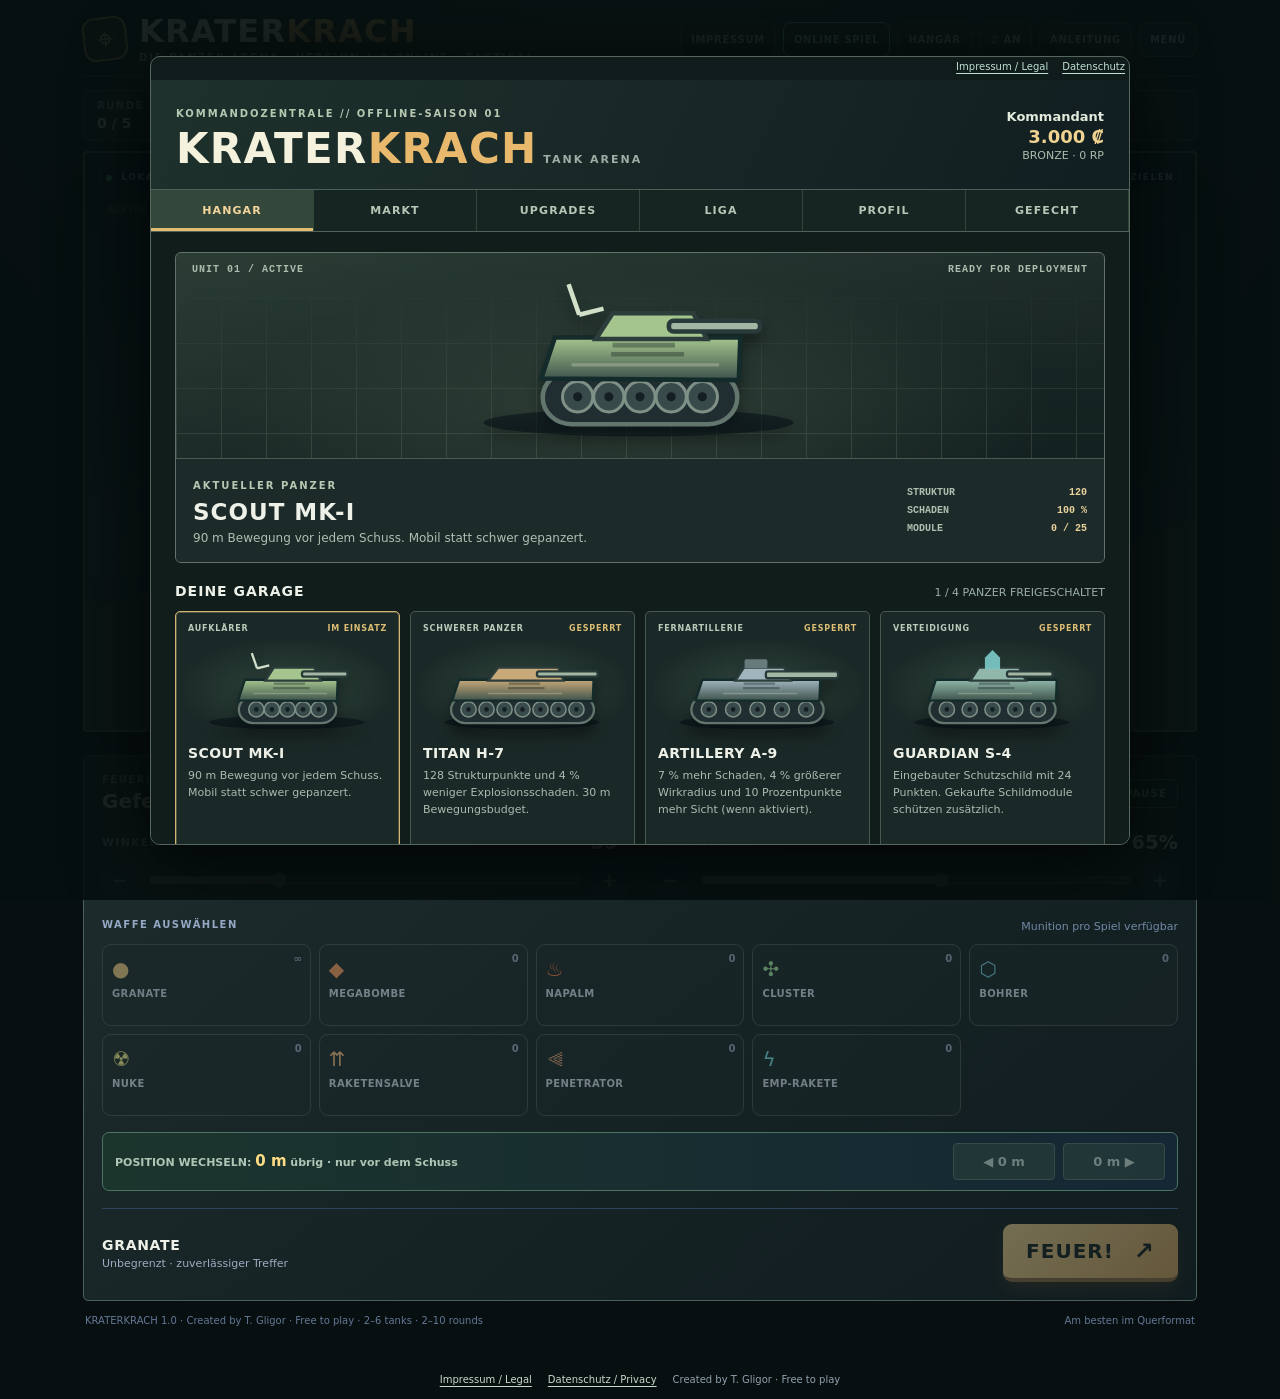
==== web/index.html @ d480fa5a "Add files via upload" ====
<!doctype html>
<html lang="de">
<head>
  <meta charset="utf-8" />
  <meta name="viewport" content="width=device-width, initial-scale=1, viewport-fit=cover" />
  <meta name="theme-color" content="#0d1729" />
  <meta name="description" content="KRATERKRACH: Ein eigenständiges, rundenbasiertes Panzerspiel für mehrere Spieler an einem Gerät." />
  <link rel="manifest" href="manifest.webmanifest" />
  <link rel="icon" href="icon-192.png" />
  <link rel="stylesheet" href="style.css"/>
  <title>KRATERKRACH · Panzerschlacht</title>
</head>
<body>
  <main class="app" id="app">
    <header class="app-header">
      <div class="brand"><div class="brand-symbol" aria-hidden="true">⌖</div><div><div class="brand-name">KRATER<span>KRACH</span></div><div class="brand-sub">DIE PANZER ARENA · VERSION 1.0 ONLINE · TACTICAL</div></div></div>
      <div class="header-actions"><a href="legal.html" class="header-btn kk-legal-link" title="Impressum, Nutzungsbedingungen und Datenschutz">IMPRESSUM</a><button id="lanButton" class="header-btn" style="border-color:#6edcbd;color:#9dfbdd">ONLINE SPIEL</button><button id="hangarButton" class="header-btn">HANGAR</button><button id="soundButton" class="header-btn" aria-label="Ton aktivieren oder deaktivieren" title="Ton">♫ AUS</button><button id="helpButton" class="header-btn">ANLEITUNG</button><button id="newButton" class="header-btn">MENÜ</button></div>
    </header>
    <section class="hud" aria-label="Spielstatus">
      <div class="hud-piece"><span class="hud-label">RUNDE</span><strong id="roundLabel">– / –</strong></div>
      <div class="hud-piece"><span class="hud-label">AM ZUG</span><strong id="playerLabel">Spiel vorbereiten</strong></div>
      <div class="hud-piece wind-piece"><span class="hud-label">WIND</span><strong id="windLabel">↔ 0</strong></div>
      <div class="hud-piece"><span class="hud-label">MUNITION ₡</span><strong id="moneyLabel">0 ₡</strong></div>
    </section>
    <section class="arena-shell" aria-label="Spielfeld">
      <canvas id="battlefield" width="1000" height="520" aria-label="Taktisches Panzer-Spielfeld: zum Ausrichten antippen"></canvas>
      <div class="arena-top-left"><span class="online-dot"></span> <span id="networkLabel">LOKALES SPIEL</span></div>
      <div class="arena-top-right">ZIELHILFE <span id="previewIndicator">50 %</span><span class="aim-hint"> · TIPPE INS BILD, UM ZU ZIELEN</span></div>
      <div id="toast" class="arena-toast" role="status" aria-live="polite"></div>
    </section>
    <section class="roster" aria-label="Spielerübersicht" id="roster"></section>
    <section class="control-panel" aria-label="Spielsteuerung">
      <div class="control-heading"><div><span class="eyebrow">FEUERLEITSTAND</span><h2 id="controlHeading">Deine nächste Salve</h2></div><div id="turnStatus" class="turn-status">BEREIT</div></div>
      <div class="aim-grid">
        <div class="aim-field"><div class="field-label"><label for="angleRange">WINKEL</label><output id="angleNumber">55°</output></div><div class="range-wrap"><button class="nudge" id="angleMinus" aria-label="Winkel verringern">−</button><input id="angleRange" type="range" min="5" max="175" value="55" step="1" /><button class="nudge" id="anglePlus" aria-label="Winkel erhöhen">+</button></div></div>
        <div class="aim-field"><div class="field-label"><label for="powerRange">SCHUSSKRAFT</label><output id="powerNumber">65%</output></div><div class="range-wrap"><button class="nudge" id="powerMinus" aria-label="Schusskraft verringern">−</button><input id="powerRange" type="range" min="20" max="100" value="65" step="1" /><button class="nudge" id="powerPlus" aria-label="Schusskraft erhöhen">+</button></div></div>
      </div>
      <div class="weapons-head"><span class="eyebrow">WAFFE AUSWÄHLEN</span><span id="weaponHint">Munition pro Spiel verfügbar</span></div>
      <div class="weapon-strip" id="weaponStrip"></div>
      <div class="ability-row" id="abilityRow"></div><div class="fire-row"><div class="fire-info"><span id="weaponTitle">STANDARDGRANATE</span><small id="weaponDescription">Unbegrenzt verfügbar</small></div><button id="fireButton" class="fire-button"><span>FEUER!</span><span class="fire-glyph">↗</span></button></div>
    </section>
    <footer class="app-footer"><span>KRATERKRACH 1.0 · Created by T. Gligor · Free to play · 2–6 tanks · 2–10 rounds</span><span>Am besten im Querformat</span></footer>
  </main>
  <nav class="kk-legal-dock" aria-label="Legal information"><a href="legal.html">Impressum / Legal</a><a href="privacy.html">Datenschutz / Privacy</a><span>Created by T. Gligor · Free to play</span></nav>
  <div class="modal-backdrop" id="modal" role="dialog" aria-modal="true" aria-labelledby="modalTitle"><div class="modal-card" id="modalContent"></div></div>
  <script src="game.js"></script>
</body>
</html>
---- web/style.css ----
:root{color-scheme:dark;--bg:#080f1e;--panel:#121e31;--line:#2a3953;--muted:#8799b6;--text:#eff6ff;--accent:#ffce5a;--neon:#8becb2;--cool:#76cffe;--red:#ff6d72;font-family:system-ui,-apple-system,BlinkMacSystemFont,"Segoe UI",sans-serif;font-synthesis:none}
*{box-sizing:border-box}html,body{margin:0;min-height:100%;background:var(--bg);color:var(--text)}body{background:radial-gradient(ellipse 80% 55% at 50% -15%,#1d3750 0%,#0a1323 65%,#080f1e 100%);-webkit-tap-highlight-color:transparent;overscroll-behavior-y:none}button,input{font:inherit}button{cursor:pointer}button:disabled{cursor:default;opacity:.45}.app{width:min(1150px,100%);margin:auto;padding:15px 18px 25px}.app-header{display:flex;align-items:center;justify-content:space-between;gap:12px;margin-bottom:14px}.brand{display:flex;gap:12px;align-items:center}.brand-symbol{width:44px;height:44px;display:grid;place-items:center;border:2px solid #f4bb54;border-radius:12px;color:#ffd875;font-size:30px;transform:rotate(-7deg);box-shadow:0 0 25px #ffc75b25}.brand-name{font-weight:950;font-size:clamp(21px,4.5vw,32px);letter-spacing:1.2px;line-height:1}.brand-name span{color:var(--accent)}.brand-sub{font-size:10px;font-weight:800;letter-spacing:2px;color:#9daec6;margin-top:5px}.header-actions{display:flex;gap:7px;flex-wrap:wrap;justify-content:end}.header-btn{background:#162339;color:#c5d7ee;border:1px solid #34445e;border-radius:8px;font-size:10px;font-weight:900;letter-spacing:.7px;padding:11px 10px}.header-btn:hover,.nudge:hover{background:#263952}.hud{display:grid;grid-template-columns:1fr 1.7fr .9fr 1fr;gap:8px;margin-bottom:10px}.hud-piece{background:#17263a;border:1px solid #2d3e58;border-radius:9px;padding:9px 13px;min-width:0}.hud-label,.eyebrow{display:block;color:#95a8c4;font-weight:900;font-size:10px;letter-spacing:1.5px;margin-bottom:4px}.hud strong{font-size:14px;display:block;overflow:hidden;white-space:nowrap;text-overflow:ellipsis}.wind-piece strong{color:#8cdbff}.arena-shell{position:relative;overflow:hidden;border-radius:12px;border:2px solid #3b536b;box-shadow:0 12px 38px #0007,0 0 0 1px #0e1421;background:#101d34;touch-action:manipulation}canvas{display:block;width:100%;height:auto;aspect-ratio:1000/520;touch-action:manipulation;user-select:none}.arena-top-left,.arena-top-right{position:absolute;top:13px;color:#cce0f6;font-size:9px;font-weight:900;letter-spacing:1.4px;text-shadow:0 1px 8px #000;background:#11213ab5;padding:6px 8px;border-radius:5px;pointer-events:none}.arena-top-left{left:13px}.arena-top-right{right:13px}.online-dot{display:inline-block;background:#71eaaa;width:6px;height:6px;border-radius:50%;vertical-align:middle;margin-right:5px}.arena-toast{position:absolute;top:18%;left:50%;transform:translateX(-50%);font-size:clamp(16px,2.4vw,28px);font-weight:950;color:#fff;text-shadow:0 2px 12px #000;white-space:nowrap;pointer-events:none;opacity:0;transition:opacity .2s}.arena-toast.shown{opacity:1}.roster{display:flex;gap:7px;flex-wrap:wrap;margin:10px 0 13px}.player-chip{min-width:90px;flex:1 1 125px;max-width:220px;background:#142034;border:1px solid #2a3b53;padding:8px 10px;border-radius:8px;transition:border-color .2s}.player-chip.current{border-color:#ffd36d;background:#26313d}.player-chip.dead{opacity:.45}.chip-top{display:flex;align-items:center;justify-content:space-between;gap:3px;font-size:11px;font-weight:850}.chip-name{overflow:hidden;text-overflow:ellipsis;white-space:nowrap}.chip-score{color:#c5d7ea;font-size:10px}.health-track{height:5px;background:#07101d;border-radius:4px;margin-top:7px;overflow:hidden}.health-fill{height:100%;border-radius:4px;transition:width .3s}.control-panel{background:linear-gradient(135deg,#162338,#101b2c);border:1px solid #293c57;border-radius:12px;padding:18px}.control-heading,.field-label,.weapons-head,.fire-row{display:flex;justify-content:space-between;align-items:center;gap:12px}.control-heading{margin-bottom:18px}.control-heading h2{margin:0;font-size:20px;letter-spacing:.1px}.turn-status{font-weight:900;font-size:10px;letter-spacing:1.2px;padding:8px 10px;border:1px solid #47745f;border-radius:6px;color:#8ff2b7;background:#1c3c374a}.aim-grid{display:grid;grid-template-columns:1fr 1fr;gap:25px}.field-label{font-size:11px;font-weight:900;letter-spacing:1.2px}.field-label label{color:#9cb0cd}.field-label output{font-size:19px;letter-spacing:.3px;color:#fff}.range-wrap{display:flex;align-items:center;gap:9px;margin-top:9px}.range-wrap input{flex:1;width:20px;height:26px;accent-color:#ffcf65;cursor:pointer}.nudge{border:1px solid #354761;border-radius:7px;background:#203049;color:#ecf5ff;width:36px;height:35px;font-weight:800;font-size:20px;line-height:1}.weapons-head{margin:22px 0 10px}.weapons-head #weaponHint{font-size:11px;color:#7389a7}.weapon-strip{display:grid;grid-template-columns:repeat(6,minmax(0,1fr));gap:8px}.weapon-option{position:relative;min-width:0;min-height:77px;text-align:left;background:#18273d;border:1px solid #32435c;border-radius:9px;padding:11px 9px;color:#d9e4f2}.weapon-option.selected{border-color:#ffd36b;background:linear-gradient(145deg,#59452b,#283345);box-shadow:0 0 0 1px #ffcb6155}.weapon-option .weapon-symbol{display:block;font-size:20px;line-height:1;margin-bottom:9px}.weapon-option .weapon-label{display:block;font-size:10px;font-weight:950;white-space:nowrap;overflow:hidden;text-overflow:ellipsis;letter-spacing:.4px}.weapon-option .weapon-count{position:absolute;top:8px;right:8px;font-size:10px;font-weight:900;color:#9bafcb}.weapon-option.locked{opacity:.48}.fire-row{border-top:1px solid #2e425d;margin-top:17px;padding-top:15px}.fire-info span{display:block;font-size:14px;font-weight:950;letter-spacing:.7px}.fire-info small{display:block;font-size:11px;color:#9cacc2;margin-top:4px}.fire-button{min-width:175px;display:flex;align-items:center;justify-content:center;gap:20px;border:0;border-bottom:4px solid #b85f20;border-radius:9px;background:linear-gradient(130deg,#ffde75,#ffa94e);box-shadow:0 7px 17px #ff9b4226;color:#342111;font-weight:1000;font-size:20px;letter-spacing:1px;padding:13px 20px}.fire-button:active{transform:translateY(2px);border-bottom-width:2px}.fire-glyph{font-size:24px}.app-footer{display:flex;justify-content:space-between;gap:15px;padding:14px 2px;color:#637896;font-size:10px}.modal-backdrop{position:fixed;inset:0;background:#050a13e9;z-index:5;display:flex;align-items:center;justify-content:center;overflow-y:auto;padding:18px}.modal-backdrop.hidden{display:none}.modal-card{position:relative;background:linear-gradient(165deg,#1b2b40,#101b2c 70%);border:1px solid #52617a;border-radius:16px;box-shadow:0 16px 80px #000b;width:min(610px,100%);max-height:min(95vh,850px);overflow-y:auto;padding:25px}.modal-kicker{color:#ffda78;font-size:11px;font-weight:950;letter-spacing:2.5px}.modal-title{font-size:clamp(30px,6vw,47px);line-height:1.04;letter-spacing:-1px;font-weight:1000;margin:12px 0 11px}.modal-title em{font-style:normal;color:#ffcc5a}.modal-copy{font-size:14px;color:#b1c3da;line-height:1.65}.modal-section{border-top:1px solid #33455d;margin-top:20px;padding-top:20px}.setup-row{display:flex;gap:12px;align-items:center;justify-content:space-between;margin:12px 0}.setup-row label{font-size:13px;font-weight:800;color:#d9e5f7}.stepper{display:flex;align-items:center;gap:14px}.stepper strong{font-size:20px;min-width:18px;text-align:center}.stepper button{width:34px;height:34px;border-radius:6px;background:#293b53;border:1px solid #4a6080;color:#fff;font-size:19px}.modal-actions{display:flex;gap:10px;margin-top:22px}.primary-button,.secondary-button{flex:1;padding:15px 13px;border-radius:9px;font-size:13px;font-weight:1000;letter-spacing:1px}.primary-button{border:0;background:#ffd16a;color:#2e2515}.secondary-button{background:#202f44;border:1px solid #4a5e78;color:#d8e4f7}.info-pill{display:inline-block;padding:5px 9px;border-radius:4px;background:#233851;color:#b8d4f5;font-size:10px;font-weight:900;letter-spacing:.6px;margin:3px 4px 3px 0}.leaderboard{display:flex;flex-direction:column;gap:7px;margin-top:14px}.result-line{display:flex;align-items:center;justify-content:space-between;gap:9px;border:1px solid #31435c;background:#17263a;border-radius:9px;padding:11px 13px}.result-line strong{font-size:13px}.result-line span{font-size:12px;color:#b1c4dd}.shop-grid{display:grid;grid-template-columns:repeat(2,minmax(0,1fr));gap:9px;margin-top:15px}.shop-card{background:#182a3f;border:1px solid #38516e;border-radius:9px;padding:12px}.shop-card-top{display:flex;justify-content:space-between;align-items:start;gap:6px}.shop-card .weapon-symbol{font-size:24px}.shop-name{font-size:12px;font-weight:950;margin:6px 0 4px}.shop-desc{font-size:11px;color:#a5b9d4;min-height:28px;line-height:1.4}.shop-buy{width:100%;border:1px solid #cfad63;background:#403b2f;color:#ffde8a;border-radius:7px;font-weight:950;font-size:11px;padding:10px;margin-top:10px}.shop-buy:disabled{opacity:.38}.shop-balance{font-size:16px;font-weight:900;color:#ffd36e;margin:14px 0}.help-list{padding-left:20px;color:#bdd1e8;font-size:14px;line-height:1.7}.help-list li{margin-bottom:8px}@media(max-width:680px){.app{padding:10px 9px 16px}.app-header{align-items:flex-start}.brand{gap:7px}.brand-symbol{width:31px;height:32px;font-size:21px;border-radius:8px}.brand-sub{font-size:7px;letter-spacing:1px}.header-actions{max-width:135px;gap:4px}.header-btn{padding:7px 6px;font-size:8px}.hud{gap:4px;grid-template-columns:.8fr 1.7fr .85fr .95fr}.hud-piece{padding:6px 6px;border-radius:6px}.hud-label{font-size:8px;letter-spacing:.5px}.hud strong{font-size:11px}.arena-top-right{display:none}.arena-top-left{top:5px;left:6px;font-size:7px;padding:3px}.roster{gap:4px;margin:7px 0}.player-chip{min-width:90px;flex-basis:90px;padding:6px}.chip-top{font-size:10px}.control-panel{padding:12px}.control-heading{margin-bottom:14px}.control-heading h2{font-size:16px}.aim-grid{gap:13px}.field-label{font-size:9px}.field-label output{font-size:16px}.range-wrap{gap:4px}.nudge{width:29px;height:29px;font-size:17px}.weapons-head{margin-top:17px}.weapons-head #weaponHint{font-size:9px}.weapon-strip{grid-template-columns:repeat(3,minmax(0,1fr));gap:5px}.weapon-option{min-height:64px;padding:9px}.weapon-option .weapon-symbol{font-size:18px;margin-bottom:7px}.weapon-option .weapon-label{font-size:9px}.fire-button{min-width:125px;padding:11px 10px;gap:8px;font-size:17px}.fire-info span{font-size:11px}.fire-info small{font-size:10px}.app-footer{flex-direction:column;gap:3px}.modal-card{padding:18px}.shop-grid{gap:7px}.shop-card{padding:9px}}
@media(max-height:500px) and (orientation:landscape){.app-header{margin-bottom:6px}.app{padding-top:6px}.hud-piece{padding:5px 9px}.roster{margin:5px 0}.control-panel{padding:10px}.control-heading{margin-bottom:6px}.control-heading h2{font-size:15px}.aim-grid{gap:12px}.weapons-head{margin:9px 0 5px}.weapon-option{min-height:51px;padding:7px}.weapon-option .weapon-symbol{font-size:16px;margin-bottom:4px}.fire-row{margin-top:7px;padding-top:7px}.fire-button{padding:7px}.modal-card{max-height:94vh}}

/* 0.3 TACTICAL COMMAND UI */
:root{--bg:#090f13;--panel:#16211e;--line:#3b4b44;--accent:#e3be71;--text:#eef1e8;--muted:#a1ada3;--neon:#b9d99a;--cool:#9bc4be}
body{background:radial-gradient(ellipse 80% 65% at 50% -10%,#2a3935,#0d1719 67%,#080f11 100%)}
.app{max-width:1230px}.brand-symbol{border-color:#c29f61;color:#e0bc76;box-shadow:none;background:#26342a}
.brand-name span{color:#e5bb6b}.app-header{border-bottom:1px solid #46534b;padding-bottom:12px}
.header-btn,.hud-piece,.player-chip,.weapon-option{background:#1a2728;border-color:#46564c}
.header-btn:hover,.nudge:hover{background:#354239}.hud{grid-template-columns:.85fr 1.7fr 1fr 1fr}
.arena-shell{border-color:#5d716b;border-radius:4px}.hud-piece,.player-chip,.control-panel{border-radius:5px}
.control-panel{background:linear-gradient(140deg,#1d2c2c,#101c1f);border-color:#4d6056}
.turn-status{color:#add8b6;border-color:#547b65}
.weapon-option.selected{border-color:#dabc75;background:linear-gradient(145deg,#514937,#293735)}
.fire-button,.primary-button{background:linear-gradient(135deg,#ebcd8e,#cba05e);color:#162120}.fire-button{border-bottom-color:#876742}
.modal-backdrop{background:#071010e9;align-items:center}.modal-card{width:min(980px,100%);background:#101b1b;border:1px solid #56675d;border-radius:10px;max-height:93vh;padding:0}
.modal-card:has(.hq-root){width:min(980px,100%)}.modal-card:not(:has(.hq-root)){padding:25px;width:min(650px,100%)}
.modal-kicker,.modal-title em{color:#e3bb6b}.shop-card{background:#1e2c2c;border-color:#4a6055}.secondary-button{background:#27332e;border-color:#5a6c5f}.info-pill{background:#354237;color:#e6dbb3}.shop-buy{background:#393b2e}
.hq-root{background:#111d1b;min-height:480px}.hq-head{background:linear-gradient(115deg,#1e312c,#111e21);padding:22px 25px 19px;display:flex;justify-content:space-between;align-items:center;gap:14px;border-bottom:1px solid #4d6058}
.hq-overline{font-size:10px;letter-spacing:2px;font-weight:900;color:#b7c8b3}.hq-title{font-size:clamp(27px,6vw,42px);letter-spacing:1.3px;margin:7px 0 0;line-height:1;color:#f4f2dd}.hq-title>span{color:#e8b96c}.hq-title>small{color:#9daea5;font-size:11px;letter-spacing:2px}
.hq-identity{text-align:right;display:grid;gap:2px;flex-shrink:0}.hq-identity span{font-size:13px;color:#e2eadc;font-weight:800}.hq-identity strong{color:#f0d391;font-size:18px}.hq-identity small{font-size:11px;color:#aabcab}
.hq-nav{display:grid;grid-template-columns:repeat(5,1fr);gap:0;background:#172522;border-bottom:1px solid #516358}.hq-nav button{background:transparent;border:0;border-right:1px solid #31463b;color:#b7c7b7;padding:14px 5px;font-size:11px;font-weight:900;letter-spacing:1.1px}.hq-nav button.active{background:#34473b;color:#f3d69d;box-shadow:inset 0 -3px 0 #e3be71}
.hq-body{padding:20px 24px 24px;max-height:68vh;overflow-y:auto}.hangar-feature{position:relative;border:1px solid #61746b;background:linear-gradient(155deg,#2b3b34,#172423 75%);border-radius:6px;overflow:hidden}
.hangar-mark{display:flex;justify-content:space-between;gap:8px;position:absolute;z-index:1;top:11px;left:16px;right:16px;font:700 10px monospace;letter-spacing:1px;color:#adbeaf}.hangar-picture{height:205px;display:grid;place-items:center;position:relative;background:radial-gradient(ellipse at 50% 80%,#485a4a70,transparent 63%),linear-gradient(#30463d28,#08191940)}
.hangar-gridline{position:absolute;inset:0;pointer-events:none;opacity:.25;background-image:linear-gradient(#819383 1px,transparent 1px),linear-gradient(90deg,#819383 1px,transparent 1px);background-size:45px 45px;mask-image:linear-gradient(to bottom,transparent 10%,black 100%)}
.tank-svg{display:block;width:100%;height:105px;filter:drop-shadow(0 9px 7px #0006)}.hero-svg{height:190px;width:min(520px,95%);position:relative;z-index:1}
.hangar-data{display:flex;justify-content:space-between;gap:24px;align-items:center;background:#1c2b29;padding:15px 17px;border-top:1px solid #455c52}.hangar-data h2{margin:6px 0 4px;font-size:23px;letter-spacing:1px}.hangar-data p{font-size:12px;color:#aebfb2;line-height:1.5;margin:0;max-width:490px}.specs{display:grid;gap:7px;font:700 10px monospace;min-width:180px;color:#aebfb0}.specs span{display:flex;justify-content:space-between;gap:8px}.specs b{color:#e9d29d}
.section-heading{display:flex;align-items:center;justify-content:space-between;gap:12px;margin:20px 0 12px}.section-heading strong{letter-spacing:1px;font-size:14px}.section-heading small{display:block;color:#9aafa7;font-size:11px;margin-top:3px}.balance-chip{color:#e6c47c;font-size:16px}
.fleet-grid{display:grid;grid-template-columns:repeat(4,minmax(0,1fr));gap:10px}.fleet-card{background:#1a2927;border:1px solid #475a50;border-radius:5px;min-width:0;padding:12px;display:flex;flex-direction:column}.fleet-card.equipped{border-color:#d2b476;box-shadow:inset 0 0 0 1px #d0b47755}.fleet-head{display:flex;align-items:center;justify-content:space-between;gap:3px;font-size:8px;letter-spacing:.8px;color:#b7ccbb;font-weight:900}.fleet-head small{color:#dbbc75;font-size:8px}.fleet-art{background:radial-gradient(ellipse at center,#415b4c99,transparent 75%);margin:8px -4px 3px}.fleet-art .tank-svg{height:95px}
.fleet-card h3{font-size:14px;margin:6px 0;letter-spacing:.4px}.fleet-card p{color:#a9bcb0;font-size:11px;line-height:1.55;margin:0 0 9px;min-height:70px;flex:1}.stat-pills{display:flex;gap:4px;flex-wrap:wrap}.stat-pills span{font-size:9px;background:#2b3b33;color:#d8e4d2;padding:3px 5px;border:1px solid #3c5043;border-radius:3px}.fleet-action{width:100%;background:#34473d;color:#dfe6d7;border:1px solid #667b6b;padding:10px 4px;border-radius:3px;font-weight:900;font-size:10px;margin-top:11px}.fleet-action.buy{background:#5c5037;color:#f2db9d;border-color:#977e4f}.fleet-action.current{color:#aebcac}
.hq-root .modal-actions{margin-top:20px}.paint-grid{display:grid;grid-template-columns:repeat(4,1fr);gap:8px}.paint-cell{background:#21312c;border:1px solid #455b4c;border-radius:5px;padding:10px;display:grid;gap:8px}.paint-cell.selected{border-color:#d5b16f}.paint-swatch{height:26px;border-radius:3px;box-shadow:inset 0 0 0 1px #ffffff35}.paint-cell strong{font-size:10px}.paint-cell button{background:#344638;border:1px solid #718172;border-radius:3px;padding:9px 2px;color:#e9e6d5;font-weight:800;font-size:10px}.hq-footnote{font-size:11px;color:#a6b6aa;line-height:1.65;margin:20px 0 0}
.league-hero{text-align:center;background:radial-gradient(ellipse at 50% 25%,#52614777,transparent 72%),#1b2a27;border:1px solid #50675b;padding:20px;border-radius:5px}.league-emblem{font-size:58px;color:#e3bc73;text-shadow:0 0 24px #dac07b50}.league-hero h2{font-size:29px;letter-spacing:3px;margin:2px 0}.league-hero p{color:#d5dbc6;font-size:13px}.league-hero small{color:#e4c17f;font-size:10px;letter-spacing:1px}.league-bar{max-width:380px;margin:13px auto;background:#0c181a;border:1px solid #506254;height:12px;border-radius:9px;overflow:hidden}.league-bar i{display:block;height:100%;background:linear-gradient(90deg,#85936b,#edc779)}.league-grid{display:grid;grid-template-columns:repeat(3,1fr);gap:9px;margin-top:16px}.league-rank{border:1px solid #3b5348;background:#1b2926;padding:12px;display:grid;grid-template-columns:45px 1fr;gap:2px 8px;align-items:center;opacity:.64}.league-rank.current{border-color:#d4b174;opacity:1;background:#334032}.league-rank.achieved{opacity:.84}.league-rank .league-symbol{grid-row:span 2;color:#e0bb76;font-size:24px;text-align:center}.league-rank strong{font-size:12px}.league-rank small{color:#aabcae;font-size:10px}
.profile-card{background:linear-gradient(120deg,#2b4037,#1a2b29);border:1px solid #567264;display:flex;align-items:center;gap:20px;padding:18px;border-radius:6px}.profile-avatar{width:86px;height:86px;display:grid;place-items:center;background:#344c3d;border:2px solid #b99f6a;color:#f2dba2;font-size:46px;border-radius:50%}.profile-card h2{margin:5px 0;font-size:25px}.profile-edit{margin-top:20px}.profile-edit label{font-size:11px;font-weight:900;color:#b9c8b8;letter-spacing:1px}.profile-input{display:flex;gap:8px;margin-top:7px}.profile-input input{min-width:0;flex:1;border:1px solid #647969;background:#24352e;padding:12px;color:#fff;border-radius:5px}.profile-input button{background:#d6b778;color:#1c241f;border:0;border-radius:4px;font-weight:900;padding:0 18px}.profile-stats{display:grid;grid-template-columns:repeat(3,1fr);gap:10px;margin-top:20px}.profile-stats>div{background:#24342e;border:1px solid #536657;border-radius:5px;padding:13px;display:grid;gap:7px}.profile-stats small{color:#adbfaf;letter-spacing:1px;font-size:10px;font-weight:900}.profile-stats strong{font-size:23px;color:#edd69e}
.battle-setup{max-width:670px;margin:0 auto}.battle-setup h2{font-size:28px;margin:10px 0 5px}.battle-setup p{font-size:13px;color:#a6b9aa;line-height:1.6}.battle-setup .setup-row{border-bottom:1px solid #3d5147;padding:7px 0}.battle-roster{margin:17px 0;display:flex;align-items:center;gap:10px;background:#22332c;border:1px solid #4f6455;padding:7px 12px;border-radius:4px}.battle-roster>span{font-size:10px;color:#b9c7b6;font-weight:900}.battle-roster svg{width:85px;height:55px}.battle-roster strong{font-size:13px}.battle-roster small{font-size:9px;color:#bdcbbd}.battle-launch{width:100%;font-size:17px;padding:16px}
.match-reward{display:grid;gap:6px;background:#2a3e33;border:1px solid #8c8b5c;border-radius:6px;padding:14px;margin-top:15px}.match-reward span{font-size:10px;font-weight:900;letter-spacing:1.4px;color:#d3c79e}.match-reward strong{font-size:27px;color:#e8cf93}.match-reward small{font-size:11px;color:#c3cfba}
.ability-row{display:flex;align-items:center;justify-content:flex-start;flex-wrap:wrap;gap:8px;margin-top:16px;color:#afc5b6;font-size:11px;font-weight:800}.ability-label{margin-right:auto}.ability-row button{background:#2f483d;color:#d8e8d7;border:1px solid #5b7763;padding:8px 13px;border-radius:4px;font-weight:900;font-size:11px}
@media(max-width:680px){.modal-card:has(.hq-root){max-height:96vh}.hq-head{padding:16px 14px}.hq-title small{display:none}.hq-identity strong{font-size:14px}.hq-overline{font-size:8px;letter-spacing:1px}.hq-nav button{padding:12px 2px;font-size:9px;letter-spacing:.3px}.hq-body{padding:14px 12px;max-height:72vh}.hangar-picture{height:155px}.hero-svg{height:140px}.hangar-data{padding:12px;display:block}.hangar-data h2{font-size:19px}.specs{margin-top:13px}.fleet-grid{grid-template-columns:repeat(2,minmax(0,1fr));gap:7px}.fleet-card{padding:9px}.fleet-card p{min-height:70px}.fleet-art .tank-svg{height:76px}.fleet-head{font-size:7px}.fleet-head small{font-size:7px}.paint-grid{grid-template-columns:repeat(2,1fr)}.league-grid{grid-template-columns:repeat(2,1fr)}.profile-stats{grid-template-columns:repeat(2,1fr)}.hq-identity small{font-size:9px}.app-header{gap:4px}.header-actions{max-width:174px}.header-btn{font-size:8px}}
@media(max-width:360px){.hq-title{font-size:25px}.hq-identity strong{font-size:12px}.hq-nav button{font-size:8px}.fleet-card h3{font-size:12px}}

/* v0.4: nine touch-friendly weapons and explicitly pre-shot movement. */
.weapon-strip{grid-template-columns:repeat(5,minmax(0,1fr))}
.weapon-option{min-height:82px}
.weapon-option .weapon-label{white-space:normal;overflow-wrap:anywhere;line-height:1.2;min-height:2.35em}
.ability-row{background:linear-gradient(90deg,#1b352d,#152734);border:1px solid #4b7462;border-radius:7px;padding:10px 12px}
.ability-row .ability-label{line-height:1.5}
.ability-row .ability-label strong{font-size:15px;color:#ffdc86}
.ability-row button{min-width:102px;padding:10px 14px;font-size:13px}
.shield-badge{color:#86eeee;border:1px solid #4bc6cb;background:#18575d66;padding:7px;border-radius:6px}
@media(max-width:680px){.weapon-strip{grid-template-columns:repeat(3,minmax(0,1fr));gap:6px}.weapon-option{min-height:74px;padding:9px 7px}.weapon-option .weapon-label{font-size:9px}.ability-row{gap:6px;padding:8px}.ability-label{flex-basis:100%}.ability-row button{min-width:90px;flex:1}}


/* Version 0.5: practical thumb controls and ~15% shorter battle layout on phones. */
.hq-nav{grid-template-columns:repeat(6,minmax(0,1fr))}
.upgrade-grid{display:grid;grid-template-columns:repeat(2,minmax(0,1fr));gap:12px}
.upgrade-card{background:#1b2b27;border:1px solid #536758;border-radius:6px;padding:15px;display:flex;flex-direction:column;gap:8px}
.upgrade-card.active{border-color:#d4b273}
.upgrade-head{display:flex;justify-content:space-between;align-items:center;gap:6px;font-size:12px}
.upgrade-head span{color:#efcb85;font:900 11px monospace;white-space:nowrap}
.upgrade-art{background:radial-gradient(ellipse at center,#415b4c88,transparent 75%);min-height:95px}
.upgrade-art .tank-svg{height:90px}
.upgrade-meter{display:grid;grid-template-columns:repeat(4,1fr);gap:5px}
.upgrade-meter i{height:7px;background:#3b4d40;border-radius:4px;display:block}
.upgrade-meter i.done{background:#d8bd81}
.upgrade-name{font-size:12px;letter-spacing:1px}
.upgrade-card p{font-size:11px;color:#bdccbd;margin:0;line-height:1.5;flex:1}
@media(max-width:680px){
  .app{padding:6px 7px 5px}
  .app-header{padding-bottom:4px;margin-bottom:5px}
  .brand-name{font-size:19px}.brand-symbol{width:26px;height:26px;font-size:16px}
  .brand-sub{font-size:6px;letter-spacing:.5px;margin-top:2px}
  .header-actions{max-width:184px}.header-btn{padding:6px 5px;font-size:8px}
  .hud{margin-bottom:4px}.hud-piece{padding:3px 5px}.hud strong{font-size:10px}.hud-label{font-size:7px;margin-bottom:1px}
  .arena-shell{border-width:1px}
  .roster{margin:4px 0 5px;gap:3px}
  .player-chip{padding:4px 5px}.chip-top{font-size:9px}.health-track{margin-top:4px;height:4px}
  .control-panel{padding:7px 8px}
  .control-heading{margin-bottom:5px}.control-heading h2{font-size:13px}
  .control-heading .eyebrow{display:none}.turn-status{padding:4px 6px;font-size:8px}
  .aim-grid{gap:8px}.field-label{font-size:8px}.field-label output{font-size:13px}
  .range-wrap{gap:3px;margin-top:2px}.range-wrap input{height:21px}
  .nudge{width:26px;height:26px;font-size:15px}
  .weapons-head{margin:5px 0 4px}.weapons-head #weaponHint{font-size:9px}
  .weapons-head .eyebrow{font-size:9px;margin:0}
  .weapon-strip{grid-template-columns:repeat(5,minmax(0,1fr));gap:4px}
  .weapon-option{min-height:54px;padding:6px 4px;border-radius:5px}
  .weapon-option .weapon-symbol{font-size:15px;margin-bottom:2px}
  .weapon-option .weapon-count{font-size:8px;top:3px;right:4px}
  .weapon-option .weapon-label{font-size:9px;min-height:2em;letter-spacing:0}
  .ability-row{padding:5px 6px;margin-top:6px;gap:3px}
  .ability-row .ability-label{font-size:10px;flex-basis:100%;line-height:1.2}
  .ability-row .ability-label strong{font-size:11px}
  .ability-row button{padding:4px 7px;font-size:10px;min-width:70px;min-height:29px}
  .shield-badge{font-size:9px;padding:3px 6px}
  .fire-row{margin-top:6px;padding-top:6px;gap:6px}
  .fire-info span{font-size:10px}.fire-info small{font-size:8px;margin-top:2px}
  .fire-button{min-width:117px;padding:7px 10px;font-size:15px;gap:8px;border-bottom-width:3px}
  .fire-glyph{font-size:17px}
  .app-footer{display:none}
  .hq-nav button{font-size:8px;letter-spacing:0;padding:11px 2px}
  .upgrade-grid{gap:6px}.upgrade-card{padding:8px;gap:5px}
  .upgrade-art{min-height:68px}.upgrade-art .tank-svg{height:66px}
  .upgrade-head{font-size:10px}.upgrade-head span{font-size:9px}
}
@media(max-width:370px){.hq-nav button{font-size:7px}.upgrade-grid{grid-template-columns:1fr}.weapon-option .weapon-label{font-size:6.5px}}

@media(max-width:680px){.arena-top-right{display:block;right:6px;top:6px;font-size:8px;letter-spacing:0;padding:3px 5px}.aim-hint{display:none}.arena-top-left{top:6px}}

/* 0.6: five paths per tank; robust touch buttons and readable rules. */
.upgrade-grid{grid-template-columns:repeat(2,minmax(0,1fr));gap:12px}
.upgrade-card{padding:12px;gap:9px}
.upgrade-compact-head{display:flex;align-items:center;gap:10px;min-width:0}
.upgrade-compact-head>.upgrade-art{width:36%;flex:none;min-height:70px}
.upgrade-compact-head .tank-svg{height:75px;width:100%}
.upgrade-compact-head>small{font-size:10px;color:#c7dbc7;line-height:1.55}
.module-list{display:flex;flex-direction:column;gap:5px}
.module-row{display:flex;align-items:center;gap:7px;background:#122520;border:1px solid #365348;padding:7px 6px;border-radius:6px}
.module-icon{width:23px;color:#e5d19c;font-size:17px;text-align:center;flex:none}
.module-body{flex:1;min-width:0}
.module-label{display:flex;justify-content:space-between;gap:5px;font-size:10px;color:#e2eadc}
.module-label>small{color:#f2c67a;font-size:10px}
.module-body>small{font-size:9px;color:#a9c3ac;line-height:1.3;display:block;margin-top:3px}
.module-bars{display:flex;gap:3px;margin-top:4px}
.module-bars i{background:#425a4c;display:block;flex:1;height:5px;border-radius:3px}
.module-bars i.done{background:#d5b46d}
.module-buy{font:800 10px monospace;background:#bea26d;border:0;border-radius:4px;color:#17211b;min-width:77px;min-height:34px;padding:4px;flex:none}
.module-buy:disabled{opacity:.47;background:#738477;color:#e7f0df}
.seat-row{display:flex;align-items:center;justify-content:space-between;gap:12px;padding:6px 0;border-bottom:1px solid #3d5147}.seat-row label{font-size:10px;color:#becfbf;font-weight:800}.seat-row select{max-width:55%;border:1px solid #647b70;background:#243b33;color:#f1ead4;border-radius:5px;padding:8px 10px;font:800 11px system-ui}.setup-tip{font-size:9px;color:#c9b888;letter-spacing:.2px;margin:4px 0 10px}
.setup-row .stepper strong{min-width:115px;font-size:10px;text-align:center}
@media(max-width:720px){
 .upgrade-grid{grid-template-columns:1fr}
 .upgrade-card{padding:9px}
 .upgrade-compact-head>.upgrade-art{min-height:62px}
 .upgrade-compact-head .tank-svg{height:66px}
 .module-row{padding:6px}
 .battle-setup p{font-size:11px}
 .battle-setup .setup-row{padding:6px 0}
 .setup-row .stepper strong{min-width:97px;font-size:9px}
}
@media(max-width:390px){.module-buy{min-width:68px;font-size:9px}}
/* Online 7-player roster fits a single horizontal strip on phones. */
@media(max-width:680px){.roster{display:flex;flex-wrap:nowrap;overflow-x:auto;overscroll-behavior-x:contain;scroll-snap-type:x mandatory;padding-bottom:3px}.player-chip{flex:0 0 118px;max-width:118px;scroll-snap-align:start}.player-chip .chip-name{max-width:58px}}

/* Legal links remain available on small screens, including while playing. */
.kk-legal-dock{position:relative;display:flex;align-items:center;justify-content:center;flex-wrap:wrap;gap:9px 16px;padding:8px 12px 12px;color:#90a2ae;font:500 10px/1.4 system-ui,Arial,sans-serif;text-align:center;}
.kk-legal-dock a{color:#c6dbc9;text-decoration:underline;text-underline-offset:3px;}
.kk-legal-dock a:focus-visible,.kk-legal-link:focus-visible{outline:2px solid #e8c88c;outline-offset:2px}
.kk-legal-link{display:inline-flex;align-items:center;justify-content:center;text-decoration:none}
@media (max-width:680px){.kk-legal-dock{padding:5px 5px 8px;font-size:8px;gap:6px 12px}.kk-legal-link{font-size:8px}.app-footer{display:none}}

.modal-legal-nav{display:flex;justify-content:flex-end;gap:14px;padding:4px 4px 8px;font:500 10px system-ui,sans-serif}.modal-legal-nav a{color:#bfdfd3;text-decoration:underline;text-underline-offset:3px}
@media(max-width:680px){.modal-legal-nav{font-size:9px;padding:2px 2px 6px}}
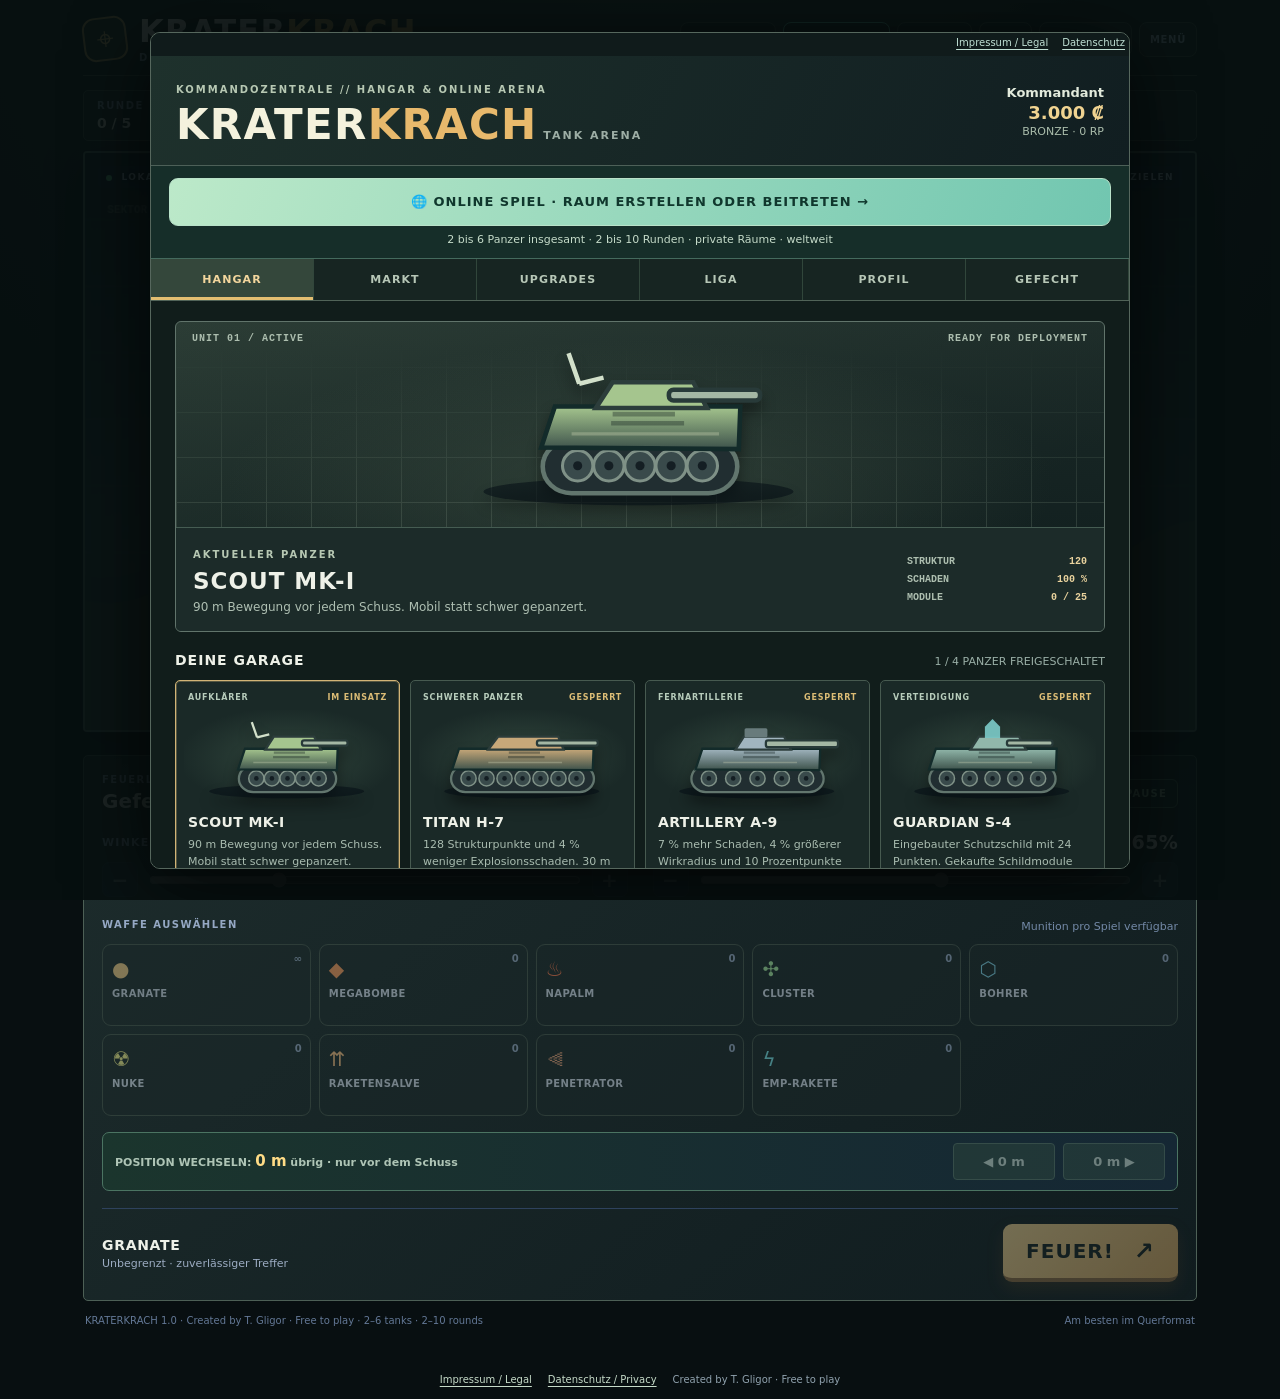
==== commit e6a89d9a: "Add files via upload" ====
--- a/web/index.html
+++ b/web/index.html
@@ -43,6 +43,6 @@
   </main>
   <nav class="kk-legal-dock" aria-label="Legal information"><a href="legal.html">Impressum / Legal</a><a href="privacy.html">Datenschutz / Privacy</a><span>Created by T. Gligor · Free to play</span></nav>
   <div class="modal-backdrop" id="modal" role="dialog" aria-modal="true" aria-labelledby="modalTitle"><div class="modal-card" id="modalContent"></div></div>
-  <script src="game.js"></script>
+  <script src="game.js?v=1.0.1"></script>
 </body>
 </html>
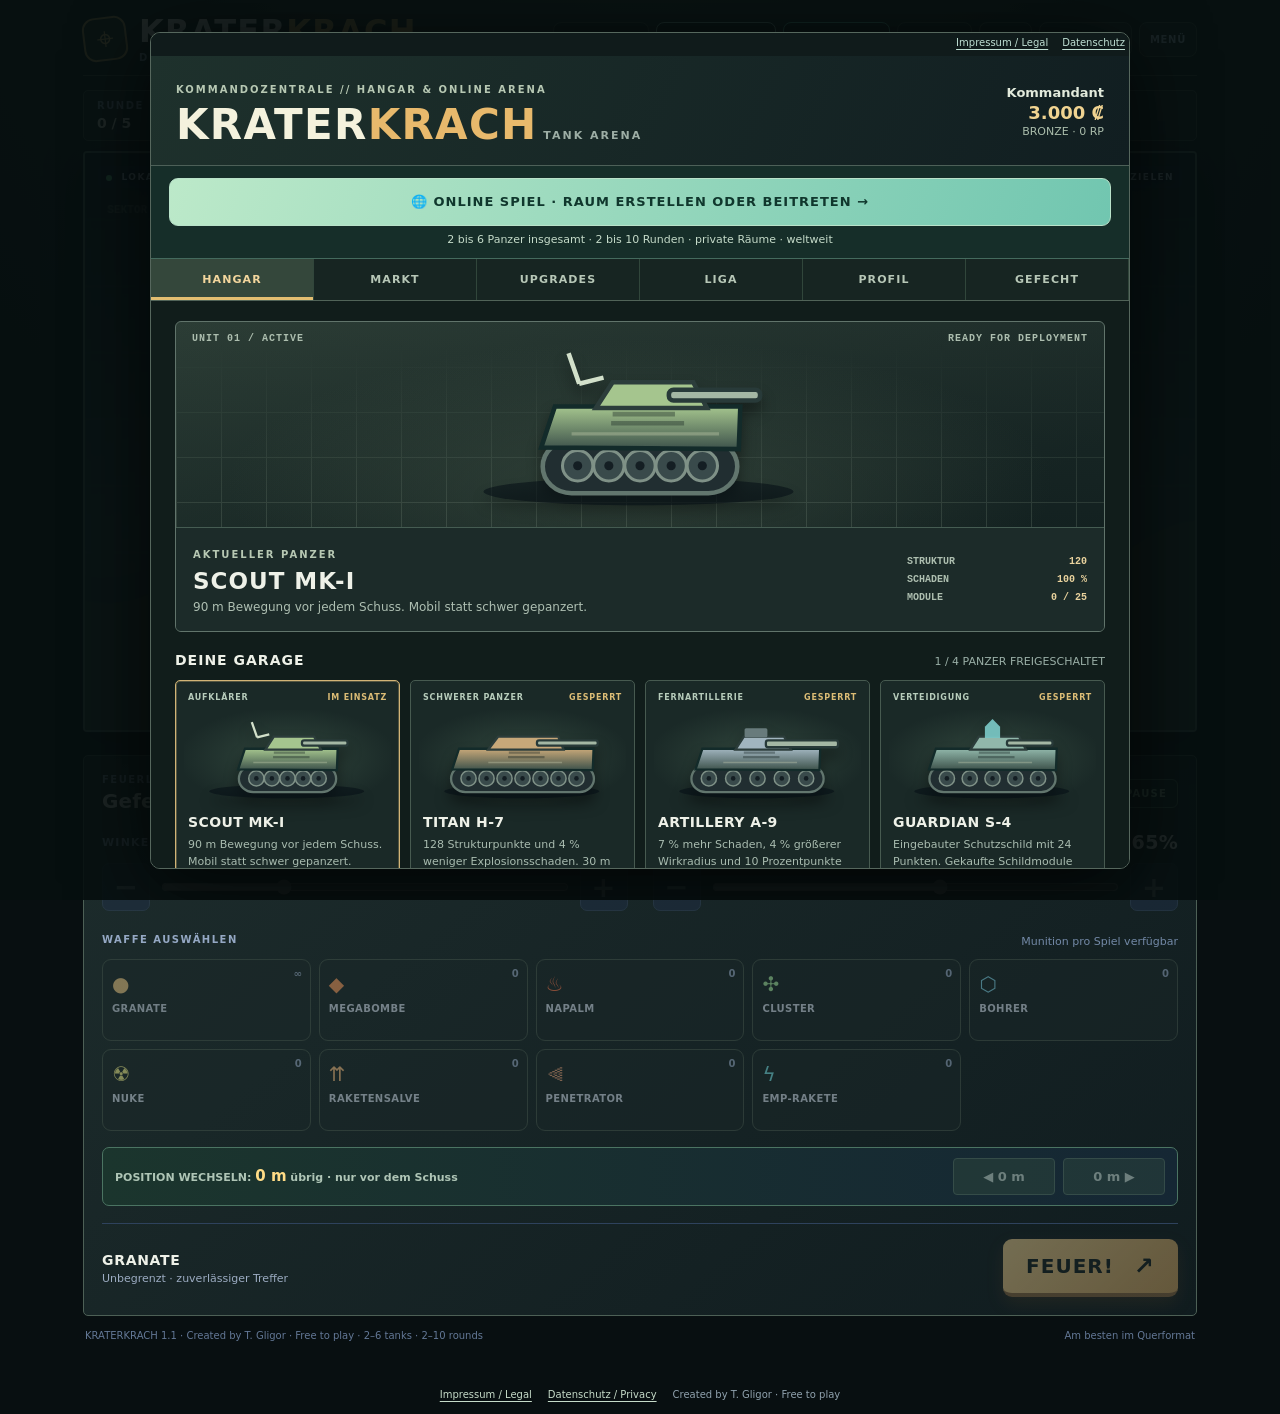
==== commit 2c256170: "Add files via upload" ====
--- a/web/index.html
+++ b/web/index.html
@@ -2,7 +2,7 @@
 <html lang="de">
 <head>
   <meta charset="utf-8" />
-  <meta name="viewport" content="width=device-width, initial-scale=1, viewport-fit=cover" />
+  <meta name="viewport" content="width=device-width, initial-scale=1, viewport-fit=cover, maximum-scale=1" />
   <meta name="theme-color" content="#0d1729" />
   <meta name="description" content="KRATERKRACH: Ein eigenständiges, rundenbasiertes Panzerspiel für mehrere Spieler an einem Gerät." />
   <link rel="manifest" href="manifest.webmanifest" />
@@ -13,8 +13,8 @@
 <body>
   <main class="app" id="app">
     <header class="app-header">
-      <div class="brand"><div class="brand-symbol" aria-hidden="true">⌖</div><div><div class="brand-name">KRATER<span>KRACH</span></div><div class="brand-sub">DIE PANZER ARENA · VERSION 1.0 ONLINE · TACTICAL</div></div></div>
-      <div class="header-actions"><a href="legal.html" class="header-btn kk-legal-link" title="Impressum, Nutzungsbedingungen und Datenschutz">IMPRESSUM</a><button id="lanButton" class="header-btn" style="border-color:#6edcbd;color:#9dfbdd">ONLINE SPIEL</button><button id="hangarButton" class="header-btn">HANGAR</button><button id="soundButton" class="header-btn" aria-label="Ton aktivieren oder deaktivieren" title="Ton">♫ AUS</button><button id="helpButton" class="header-btn">ANLEITUNG</button><button id="newButton" class="header-btn">MENÜ</button></div>
+      <div class="brand"><div class="brand-symbol" aria-hidden="true">⌖</div><div><div class="brand-name">KRATER<span>KRACH</span></div><div class="brand-sub">DIE PANZER ARENA · VERSION 1.1 ONLINE · TACTICAL</div></div></div>
+      <div class="header-actions"><a href="legal.html" class="header-btn kk-legal-link" title="Impressum, Nutzungsbedingungen und Datenschutz">IMPRESSUM</a><button id="orientationButton" class="header-btn orientation-button" title="Querformat / Vollbild">⤾ QUERFORMAT</button><button id="lanButton" class="header-btn" style="border-color:#6edcbd;color:#9dfbdd">ONLINE SPIEL</button><button id="hangarButton" class="header-btn">HANGAR</button><button id="soundButton" class="header-btn" aria-label="Ton aktivieren oder deaktivieren" title="Ton">♫ AUS</button><button id="helpButton" class="header-btn">ANLEITUNG</button><button id="newButton" class="header-btn">MENÜ</button></div>
     </header>
     <section class="hud" aria-label="Spielstatus">
       <div class="hud-piece"><span class="hud-label">RUNDE</span><strong id="roundLabel">– / –</strong></div>
@@ -25,7 +25,8 @@
     <section class="arena-shell" aria-label="Spielfeld">
       <canvas id="battlefield" width="1000" height="520" aria-label="Taktisches Panzer-Spielfeld: zum Ausrichten antippen"></canvas>
       <div class="arena-top-left"><span class="online-dot"></span> <span id="networkLabel">LOKALES SPIEL</span></div>
-      <div class="arena-top-right">ZIELHILFE <span id="previewIndicator">50 %</span><span class="aim-hint"> · TIPPE INS BILD, UM ZU ZIELEN</span></div>
+      <div class="arena-top-right">ZIELHILFE <span id="previewIndicator">WINDKORRIDOR · 30 %</span><span class="aim-hint"> · TIPPE INS BILD, UM ZU ZIELEN</span></div>
+      <div id="rotateHint" class="rotate-hint">⟳ Handy quer halten für das große Spielfeld</div>
       <div id="toast" class="arena-toast" role="status" aria-live="polite"></div>
     </section>
     <section class="roster" aria-label="Spielerübersicht" id="roster"></section>
@@ -39,10 +40,10 @@
       <div class="weapon-strip" id="weaponStrip"></div>
       <div class="ability-row" id="abilityRow"></div><div class="fire-row"><div class="fire-info"><span id="weaponTitle">STANDARDGRANATE</span><small id="weaponDescription">Unbegrenzt verfügbar</small></div><button id="fireButton" class="fire-button"><span>FEUER!</span><span class="fire-glyph">↗</span></button></div>
     </section>
-    <footer class="app-footer"><span>KRATERKRACH 1.0 · Created by T. Gligor · Free to play · 2–6 tanks · 2–10 rounds</span><span>Am besten im Querformat</span></footer>
+    <footer class="app-footer"><span>KRATERKRACH 1.1 · Created by T. Gligor · Free to play · 2–6 tanks · 2–10 rounds</span><span>Am besten im Querformat</span></footer>
   </main>
   <nav class="kk-legal-dock" aria-label="Legal information"><a href="legal.html">Impressum / Legal</a><a href="privacy.html">Datenschutz / Privacy</a><span>Created by T. Gligor · Free to play</span></nav>
   <div class="modal-backdrop" id="modal" role="dialog" aria-modal="true" aria-labelledby="modalTitle"><div class="modal-card" id="modalContent"></div></div>
-  <script src="game.js?v=1.0.1"></script>
+  <script src="game.js?v=1.1.0"></script>
 </body>
 </html>
--- a/web/style.css
+++ b/web/style.css
@@ -150,3 +150,85 @@
 
 .modal-legal-nav{display:flex;justify-content:flex-end;gap:14px;padding:4px 4px 8px;font:500 10px system-ui,sans-serif}.modal-legal-nav a{color:#bfdfd3;text-decoration:underline;text-underline-offset:3px}
 @media(max-width:680px){.modal-legal-nav{font-size:9px;padding:2px 2px 6px}}
+
+/* KRATERKRACH 1.1 – landscape-first battle / usable touch controls. */
+.range-wrap .nudge{flex:0 0 48px;width:48px;height:48px;min-height:48px;font-size:29px;font-weight:900;touch-action:manipulation}
+.range-wrap input[type="range"]{min-height:46px;height:46px;touch-action:pan-x;accent-color:#f2c873;cursor:ew-resize}
+.range-wrap input[type="range"]::-webkit-slider-thumb{width:30px;height:30px;appearance:none;border-radius:50%;background:#f2c873;border:2px solid #111}
+.orientation-button{border-color:#a7d9cb;color:#a7eacb}
+.rotate-hint{display:none;position:absolute;left:50%;transform:translateX(-50%);bottom:8px;white-space:nowrap;pointer-events:none;z-index:3;background:rgba(9,20,26,.91);border:1px solid #92c5b8;border-radius:8px;color:#e4fbef;font-size:12px;font-weight:850;padding:8px 12px}
+@media (orientation:portrait) and (max-width:700px){body.battle-live .rotate-hint{display:block}}
+@media (orientation:landscape) and (max-height:650px){
+ html,body{height:100%;width:100%;overflow:hidden}
+ body.battle-live .app{display:grid;grid-template-columns:minmax(0,1fr) minmax(260px,29%);grid-template-rows:29px 27px minmax(0,1fr) 26px;grid-template-areas:"header header" "hud hud" "arena controls" "roster controls";gap:4px 7px;width:100%;height:100dvh;max-width:none;padding:4px max(5px,env(safe-area-inset-right)) 4px max(5px,env(safe-area-inset-left));overflow:hidden}
+ body.battle-live .app-header{grid-area:header;min-height:0;margin:0;padding:0;gap:6px;overflow:hidden}
+ body.battle-live .brand-symbol{width:22px;height:22px;font-size:13px}
+ body.battle-live .brand-name{font-size:16px}
+ body.battle-live .brand-sub{display:none}
+ body.battle-live .header-actions{gap:4px;max-width:none;flex-wrap:nowrap}
+ body.battle-live .header-btn{font-size:10px;padding:5px 8px;white-space:nowrap;min-height:26px}
+ body.battle-live .kk-legal-link,body.battle-live #helpButton{display:none}
+ body.battle-live .hud{grid-area:hud;grid-template-columns:.7fr 1.6fr .8fr .8fr;gap:4px;margin:0;min-height:0}
+ body.battle-live .hud-piece{padding:1px 8px;min-width:0;display:flex;align-items:center;gap:7px}
+ body.battle-live .hud-label{font-size:8px;margin:0}
+ body.battle-live .hud strong{font-size:12px}
+ body.battle-live .arena-shell{grid-area:arena;min-width:0;min-height:0;overflow:hidden;border-width:1px}
+ body.battle-live .arena-shell canvas{height:100%;width:100%;aspect-ratio:auto}
+ body.battle-live .arena-top-left,body.battle-live .arena-top-right{font-size:9px;top:4px;padding:4px 6px}
+ body.battle-live .roster{grid-area:roster;display:flex;gap:3px;min-height:0;min-width:0;margin:0;flex-wrap:nowrap;overflow-x:auto;overflow-y:hidden}
+ body.battle-live .player-chip{flex:1 0 100px;max-width:none;min-width:96px;padding:1px 5px;scroll-snap-align:start;min-height:0}
+ body.battle-live .chip-top{font-size:9px}
+ body.battle-live .chip-score{font-size:8px}
+ body.battle-live .health-track{height:2px;margin-top:1px}
+ body.battle-live .control-panel{grid-area:controls;min-height:0;min-width:0;padding:5px 7px;overflow-y:auto;overflow-x:hidden;display:flex;flex-direction:column;gap:4px;scrollbar-width:thin}
+ body.battle-live .control-heading{display:none}
+ body.battle-live .aim-grid{grid-template-columns:1fr;gap:2px;flex:0 0 auto}
+ body.battle-live .field-label{font-size:9px;margin:0 2px}
+ body.battle-live .field-label output{font-size:13px}
+ body.battle-live .range-wrap{gap:5px;margin:0}
+ body.battle-live .range-wrap .nudge{flex-basis:46px;height:46px;width:46px;font-size:28px}
+ body.battle-live .range-wrap input[type="range"]{height:44px;min-height:44px}
+ body.battle-live .weapons-head{margin:0;min-height:10px}
+ body.battle-live .weapons-head .eyebrow{font-size:8px}
+ body.battle-live #weaponHint{display:none}
+ body.battle-live .weapon-strip{grid-template-columns:repeat(3,minmax(0,1fr));gap:3px;flex:0 0 auto}
+ body.battle-live .weapon-option{min-height:33px;height:33px;padding:3px 5px;text-align:left;display:flex;align-items:center;gap:3px}
+ body.battle-live .weapon-option .weapon-symbol{font-size:14px;margin:0}
+ body.battle-live .weapon-option .weapon-label{font-size:8px;min-height:0;line-height:1.05;overflow:hidden}
+ body.battle-live .weapon-option .weapon-count{font-size:8px;top:1px;right:3px}
+ body.battle-live .ability-row{display:flex;flex-wrap:nowrap;gap:4px;padding:2px 4px;margin:0;flex:0 0 auto}
+ body.battle-live .ability-label{display:none}
+ body.battle-live .ability-row button{flex:1;min-width:0;min-height:39px;font-size:11px;padding:5px}
+ body.battle-live .shield-badge{display:none}
+ body.battle-live .fire-row{margin:0;padding:3px 0 0;gap:4px;flex:0 0 auto}
+ body.battle-live .fire-info{display:none}
+ body.battle-live .fire-button{flex:1;min-width:0;min-height:46px;padding:6px;font-size:18px}
+ body.battle-live .app-footer{display:none}
+ body.battle-live .kk-legal-dock{display:none}
+ body.battle-live .modal-backdrop{z-index:100}
+}
+@media (orientation:landscape) and (max-height:410px){
+ body.battle-live .weapon-option{min-height:28px;height:28px}
+ body.battle-live .range-wrap .nudge{height:43px;min-height:43px}
+ body.battle-live .range-wrap input[type="range"]{height:42px;min-height:42px}
+}
+@media (orientation:portrait) and (max-width:700px){
+ .nudge,.range-wrap .nudge{width:48px;height:48px;flex-basis:48px;font-size:28px}
+ .range-wrap input[type="range"]{min-height:45px;height:45px}
+}
+/* Weapon selector uses one swipeable rail in landscape. Keeps FIRE visible. */
+@media (orientation:landscape) and (max-height:650px){
+ body.battle-live .control-panel{gap:2px;padding:3px 5px}
+ body.battle-live .weapons-head{margin:0;min-height:9px}
+ body.battle-live .weapon-strip{display:flex;gap:4px;overflow-x:auto;overflow-y:hidden;scrollbar-width:thin;scroll-snap-type:x proximity;min-height:47px;max-height:47px;touch-action:pan-x}
+ body.battle-live .weapon-option{height:43px;min-height:43px;min-width:89px;max-width:89px;flex:0 0 89px;scroll-snap-align:start;padding:4px 6px}
+ body.battle-live .weapon-option .weapon-symbol{font-size:18px}
+ body.battle-live .weapon-option .weapon-label{font-size:8px}
+ body.battle-live .ability-row button{min-height:37px}
+ body.battle-live .fire-button{min-height:45px;font-size:19px}
+}
+
+@media (orientation:landscape) and (max-height:650px){
+ body.battle-live .aim-hint{display:none}
+ body.battle-live .arena-top-right{right:6px;top:5px;font-size:8px}
+}
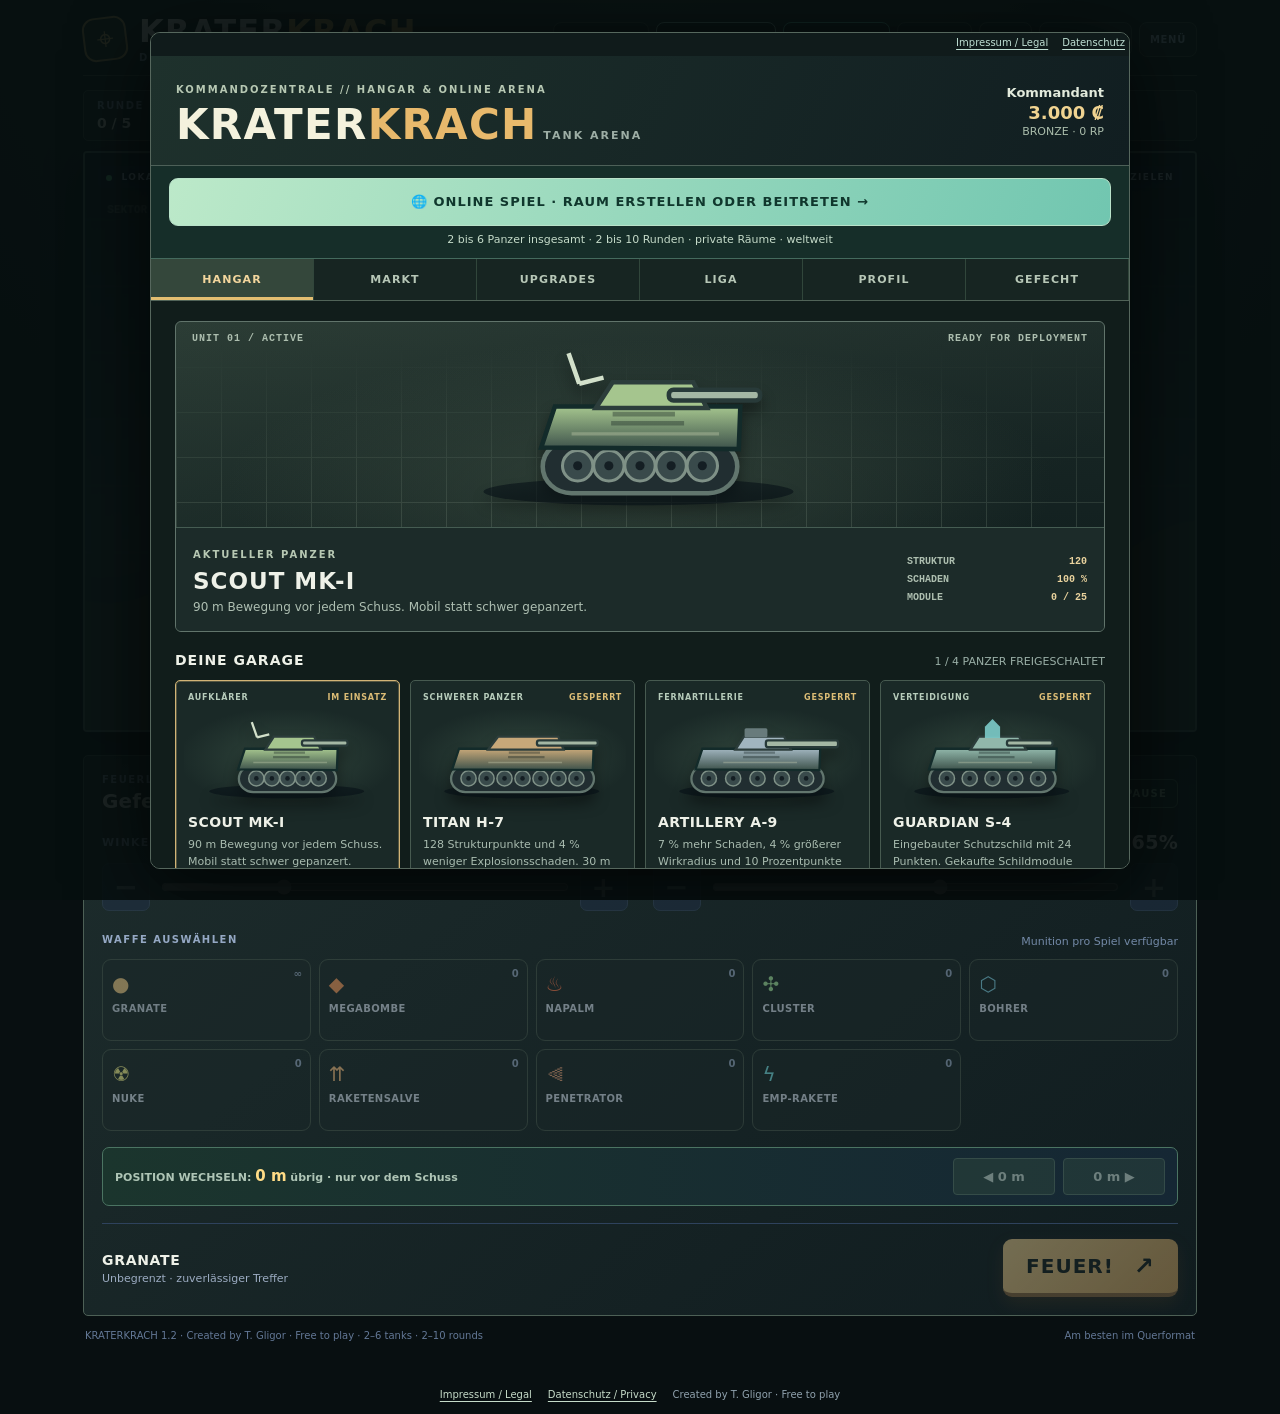
==== commit cc244daa: "Add files via upload" ====
--- a/web/index.html
+++ b/web/index.html
@@ -7,13 +7,13 @@
   <meta name="description" content="KRATERKRACH: Ein eigenständiges, rundenbasiertes Panzerspiel für mehrere Spieler an einem Gerät." />
   <link rel="manifest" href="manifest.webmanifest" />
   <link rel="icon" href="icon-192.png" />
-  <link rel="stylesheet" href="style.css"/>
+  <link rel="stylesheet" href="style.css?v=1.2.0"/>
   <title>KRATERKRACH · Panzerschlacht</title>
 </head>
 <body>
   <main class="app" id="app">
     <header class="app-header">
-      <div class="brand"><div class="brand-symbol" aria-hidden="true">⌖</div><div><div class="brand-name">KRATER<span>KRACH</span></div><div class="brand-sub">DIE PANZER ARENA · VERSION 1.1 ONLINE · TACTICAL</div></div></div>
+      <div class="brand"><div class="brand-symbol" aria-hidden="true">⌖</div><div><div class="brand-name">KRATER<span>KRACH</span></div><div class="brand-sub">DIE PANZER ARENA · VERSION 1.2 ONLINE · TACTICAL</div></div></div>
       <div class="header-actions"><a href="legal.html" class="header-btn kk-legal-link" title="Impressum, Nutzungsbedingungen und Datenschutz">IMPRESSUM</a><button id="orientationButton" class="header-btn orientation-button" title="Querformat / Vollbild">⤾ QUERFORMAT</button><button id="lanButton" class="header-btn" style="border-color:#6edcbd;color:#9dfbdd">ONLINE SPIEL</button><button id="hangarButton" class="header-btn">HANGAR</button><button id="soundButton" class="header-btn" aria-label="Ton aktivieren oder deaktivieren" title="Ton">♫ AUS</button><button id="helpButton" class="header-btn">ANLEITUNG</button><button id="newButton" class="header-btn">MENÜ</button></div>
     </header>
     <section class="hud" aria-label="Spielstatus">
@@ -40,10 +40,10 @@
       <div class="weapon-strip" id="weaponStrip"></div>
       <div class="ability-row" id="abilityRow"></div><div class="fire-row"><div class="fire-info"><span id="weaponTitle">STANDARDGRANATE</span><small id="weaponDescription">Unbegrenzt verfügbar</small></div><button id="fireButton" class="fire-button"><span>FEUER!</span><span class="fire-glyph">↗</span></button></div>
     </section>
-    <footer class="app-footer"><span>KRATERKRACH 1.1 · Created by T. Gligor · Free to play · 2–6 tanks · 2–10 rounds</span><span>Am besten im Querformat</span></footer>
+    <footer class="app-footer"><span>KRATERKRACH 1.2 · Created by T. Gligor · Free to play · 2–6 tanks · 2–10 rounds</span><span>Am besten im Querformat</span></footer>
   </main>
   <nav class="kk-legal-dock" aria-label="Legal information"><a href="legal.html">Impressum / Legal</a><a href="privacy.html">Datenschutz / Privacy</a><span>Created by T. Gligor · Free to play</span></nav>
   <div class="modal-backdrop" id="modal" role="dialog" aria-modal="true" aria-labelledby="modalTitle"><div class="modal-card" id="modalContent"></div></div>
-  <script src="game.js?v=1.1.0"></script>
+  <script src="game.js?v=1.2.0"></script>
 </body>
 </html>
--- a/web/style.css
+++ b/web/style.css
@@ -232,3 +232,116 @@
  body.battle-live .aim-hint{display:none}
  body.battle-live .arena-top-right{right:6px;top:5px;font-size:8px}
 }
+
+/* 1.2: A single responsive battlefield layout on mobile, no desktop-mode toggle.
+   Keeps full 1000x520 battlefield via contain rather than cropping or stretching. */
+body.battle-live{overflow:hidden; overscroll-behavior:none}
+body.battle-live .app{max-width:none}
+body.battle-live .arena-shell{display:flex;align-items:center;justify-content:center}
+body.battle-live .arena-shell canvas{width:100%;height:100%;max-width:100%;max-height:100%;aspect-ratio:auto;object-fit:contain;flex:none}
+body.battle-live .control-panel{scrollbar-width:thin;overscroll-behavior:contain}
+body.battle-live .range-wrap button{touch-action:manipulation;user-select:none}
+body.battle-live .weapon-strip{overscroll-behavior-x:contain;-webkit-overflow-scrolling:touch}
+body.battle-live #angleRange,body.battle-live #powerRange{touch-action:pan-x}
+body.battle-live .player-chip{overflow:hidden}
+body.battle-live .header-actions{min-width:0}
+@media (max-width:1100px){
+  html,body{width:100%;max-width:100%;overflow-x:hidden}
+  body.battle-live .app{width:100%;height:100dvh;height:100svh;margin:0;padding:3px max(5px,env(safe-area-inset-right)) max(3px,env(safe-area-inset-bottom)) max(5px,env(safe-area-inset-left));overflow:hidden;gap:3px 5px}
+  body.battle-live .app-header{grid-area:header;min-height:0;margin:0;gap:4px;overflow:hidden}
+  body.battle-live .brand{gap:4px;min-width:0}
+  body.battle-live .brand-symbol{width:21px;height:21px;font-size:12px;border-radius:5px;border-width:1px;flex:none}
+  body.battle-live .brand-name{font-size:clamp(12px,2.2vw,17px);white-space:nowrap}
+  body.battle-live .brand-sub{display:none}
+  body.battle-live .header-actions{display:flex;flex-wrap:nowrap;gap:3px;margin-left:auto}
+  body.battle-live .header-btn{min-height:28px;height:28px;font-size:10px;padding:4px 7px;white-space:nowrap;letter-spacing:0}
+  body.battle-live .kk-legal-link,body.battle-live #helpButton,body.battle-live #hangarButton{display:none}
+  body.battle-live .hud{grid-area:hud;display:grid;grid-template-columns:.75fr 1.6fr .75fr 1fr;gap:3px;margin:0;min-height:0}
+  body.battle-live .hud-piece{min-width:0;min-height:0;padding:1px 5px;display:flex;align-items:center;justify-content:center;gap:5px;overflow:hidden;border-radius:4px}
+  body.battle-live .hud-label{margin:0;letter-spacing:0;font-size:clamp(7px,1.4vw,10px);white-space:nowrap}
+  body.battle-live .hud strong{font-size:clamp(10px,2vw,13px);min-width:0;text-overflow:ellipsis;white-space:nowrap}
+  body.battle-live .arena-shell{grid-area:arena;min-height:0;min-width:0;overflow:hidden;border-radius:6px;border-width:1px}
+  body.battle-live .arena-top-left,body.battle-live .arena-top-right{font-size:8px;top:3px;padding:2px 4px;letter-spacing:0;max-width:60%;overflow:hidden;text-overflow:ellipsis;white-space:nowrap}
+  body.battle-live .arena-top-left{left:4px}
+  body.battle-live .arena-top-right{right:4px}
+  body.battle-live .aim-hint,body.battle-live .rotate-hint{display:none!important}
+  body.battle-live .roster{grid-area:roster;display:flex;flex-wrap:nowrap;overflow-x:auto;overflow-y:hidden;min-width:0;min-height:0;margin:0;gap:2px;padding:0;scrollbar-width:none}
+  body.battle-live .player-chip{flex:0 0 clamp(83px,16%,136px);min-width:0;max-width:none;padding:1px 4px;min-height:0;scroll-snap-align:start}
+  body.battle-live .chip-top{gap:2px;font-size:9px;line-height:1.1}
+  body.battle-live .chip-name{flex:1;min-width:0;max-width:none}
+  body.battle-live .chip-score{font-size:8px;white-space:nowrap}
+  body.battle-live .health-track{height:2px;margin-top:2px}
+  body.battle-live .control-panel{grid-area:controls;min-height:0;min-width:0;display:flex;flex-direction:column;gap:3px;padding:3px 5px;overflow-x:hidden;overflow-y:auto;border-radius:6px}
+  body.battle-live .control-heading{display:none}
+  body.battle-live .aim-grid{display:grid;grid-template-columns:1fr;gap:1px;flex:none}
+  body.battle-live .field-label{display:flex;align-items:center;gap:4px;margin:0 2px;font-size:9px;line-height:1}
+  body.battle-live .field-label output{font-size:12px}
+  body.battle-live .range-wrap{display:flex;gap:4px;margin:1px 0;min-height:44px;align-items:center}
+  body.battle-live .range-wrap .nudge{width:44px;min-width:44px;flex-basis:44px;height:44px;min-height:44px;font-size:25px;padding:0}
+  body.battle-live .range-wrap input[type=range]{width:20px;min-width:12px;height:44px;min-height:44px}
+  body.battle-live .weapons-head{margin:1px 0 0;min-height:10px;flex:none}
+  body.battle-live .weapons-head .eyebrow{font-size:8px;letter-spacing:0;margin:0}
+  body.battle-live #weaponHint{display:none}
+  body.battle-live .weapon-strip{display:flex;flex-wrap:nowrap;overflow-x:auto;overflow-y:hidden;scrollbar-width:thin;scroll-snap-type:x proximity;min-height:43px;height:43px;max-height:43px;gap:4px;flex:none}
+  body.battle-live .weapon-option{min-height:39px;height:39px;max-height:39px;min-width:92px;width:92px;max-width:92px;flex:0 0 92px;display:flex;align-items:center;gap:3px;padding:3px 4px;text-align:left;scroll-snap-align:start}
+  body.battle-live .weapon-symbol{font-size:17px;margin:0}
+  body.battle-live .weapon-label{font-size:8px;line-height:1.1;overflow:hidden}
+  body.battle-live .weapon-count{font-size:8px}
+  body.battle-live .ability-row{display:flex;flex:none;flex-wrap:nowrap;min-width:0;gap:3px;margin:0;padding:0}
+  body.battle-live .ability-label,body.battle-live .shield-badge{display:none}
+  body.battle-live .ability-row button{flex:1;min-width:0;min-height:42px;height:42px;font-size:11px;padding:3px}
+  body.battle-live .fire-row{margin:0;padding:0;min-height:46px;flex:none}
+  body.battle-live .fire-info{display:none}
+  body.battle-live .fire-button{height:46px;min-height:46px;width:100%;font-size:18px;padding:4px}
+  body.battle-live .app-footer,body.battle-live .kk-legal-dock{display:none}
+  body.battle-live .modal-backdrop{z-index:100}
+}
+/* Handsets held horizontally, including very short 320px-high screens. */
+@media (max-width:1100px) and (orientation:landscape){
+  body.battle-live .app{display:grid;grid-template-columns:minmax(0,1fr) clamp(205px,32vw,290px);grid-template-rows:27px 24px minmax(0,1fr) 25px;grid-template-areas:'header header' 'hud hud' 'arena controls' 'roster controls'}
+  body.battle-live .control-panel{gap:1px}
+  body.battle-live .range-wrap{min-height:40px}
+  body.battle-live .range-wrap .nudge{height:40px;min-height:40px;width:42px;min-width:42px;flex-basis:42px}
+  body.battle-live .range-wrap input[type=range]{height:40px;min-height:40px}
+  body.battle-live .ability-row button{height:39px;min-height:39px}
+  body.battle-live .weapon-strip{height:40px;min-height:40px;max-height:40px}
+  body.battle-live .weapon-option{height:37px;min-height:37px}
+  body.battle-live .fire-button{height:44px;min-height:44px}
+}
+/* Handsets held upright: true responsive vertical arrangement. */
+@media (max-width:1100px) and (orientation:portrait){
+  body.battle-live .app{display:grid;grid-template-columns:minmax(0,1fr);grid-template-rows:29px 25px minmax(100px,1fr) 26px minmax(0,max-content);grid-template-areas:'header' 'hud' 'arena' 'roster' 'controls'}
+  body.battle-live #orientationButton{display:none}
+  body.battle-live .control-panel{max-height:min(47dvh,300px);padding:3px 5px;gap:2px}
+  body.battle-live .aim-grid{grid-template-columns:1fr 1fr;gap:4px}
+  body.battle-live .range-wrap .nudge{width:43px;min-width:43px;flex-basis:43px}
+  body.battle-live .range-wrap input[type=range]{min-width:0}
+  body.battle-live .weapon-strip{height:42px;min-height:42px}
+  body.battle-live .ability-row button{min-height:40px;height:40px}
+  body.battle-live .fire-button{height:47px;min-height:47px}
+}
+@media (max-width:430px) and (orientation:portrait){
+  body.battle-live .aim-grid{grid-template-columns:1fr}
+  body.battle-live .field-label{height:11px}
+  body.battle-live .range-wrap{min-height:39px}
+  body.battle-live .range-wrap .nudge{height:39px;min-height:39px;width:46px;flex-basis:46px}
+  body.battle-live .range-wrap input[type=range]{height:39px;min-height:39px}
+  body.battle-live .control-panel{max-height:min(46dvh,295px)}
+}
+@media (max-width:1100px) and (max-height:540px) and (orientation:portrait){
+  body.battle-live .app{grid-template-rows:26px 22px minmax(68px,1fr) 22px minmax(0,max-content)}
+  body.battle-live .control-panel{max-height:52dvh}
+}
+@media (max-width:430px) and (orientation:portrait) and (max-height:610px){
+  body.battle-live .app{grid-template-rows:26px 22px minmax(70px,1fr) 22px minmax(0,max-content)}
+  body.battle-live .control-panel{max-height:50dvh;gap:0;padding:2px 4px}
+  body.battle-live .field-label{height:9px;font-size:8px}
+  body.battle-live .range-wrap{min-height:37px;margin:0}
+  body.battle-live .range-wrap .nudge{height:37px;min-height:37px}
+  body.battle-live .range-wrap input[type=range]{height:37px;min-height:37px}
+  body.battle-live .weapons-head{display:none}
+  body.battle-live .weapon-strip{min-height:39px;height:39px;max-height:39px}
+  body.battle-live .weapon-option{min-height:36px;height:36px}
+  body.battle-live .ability-row button{min-height:36px;height:36px}
+  body.battle-live .fire-button{min-height:43px;height:43px}
+}
